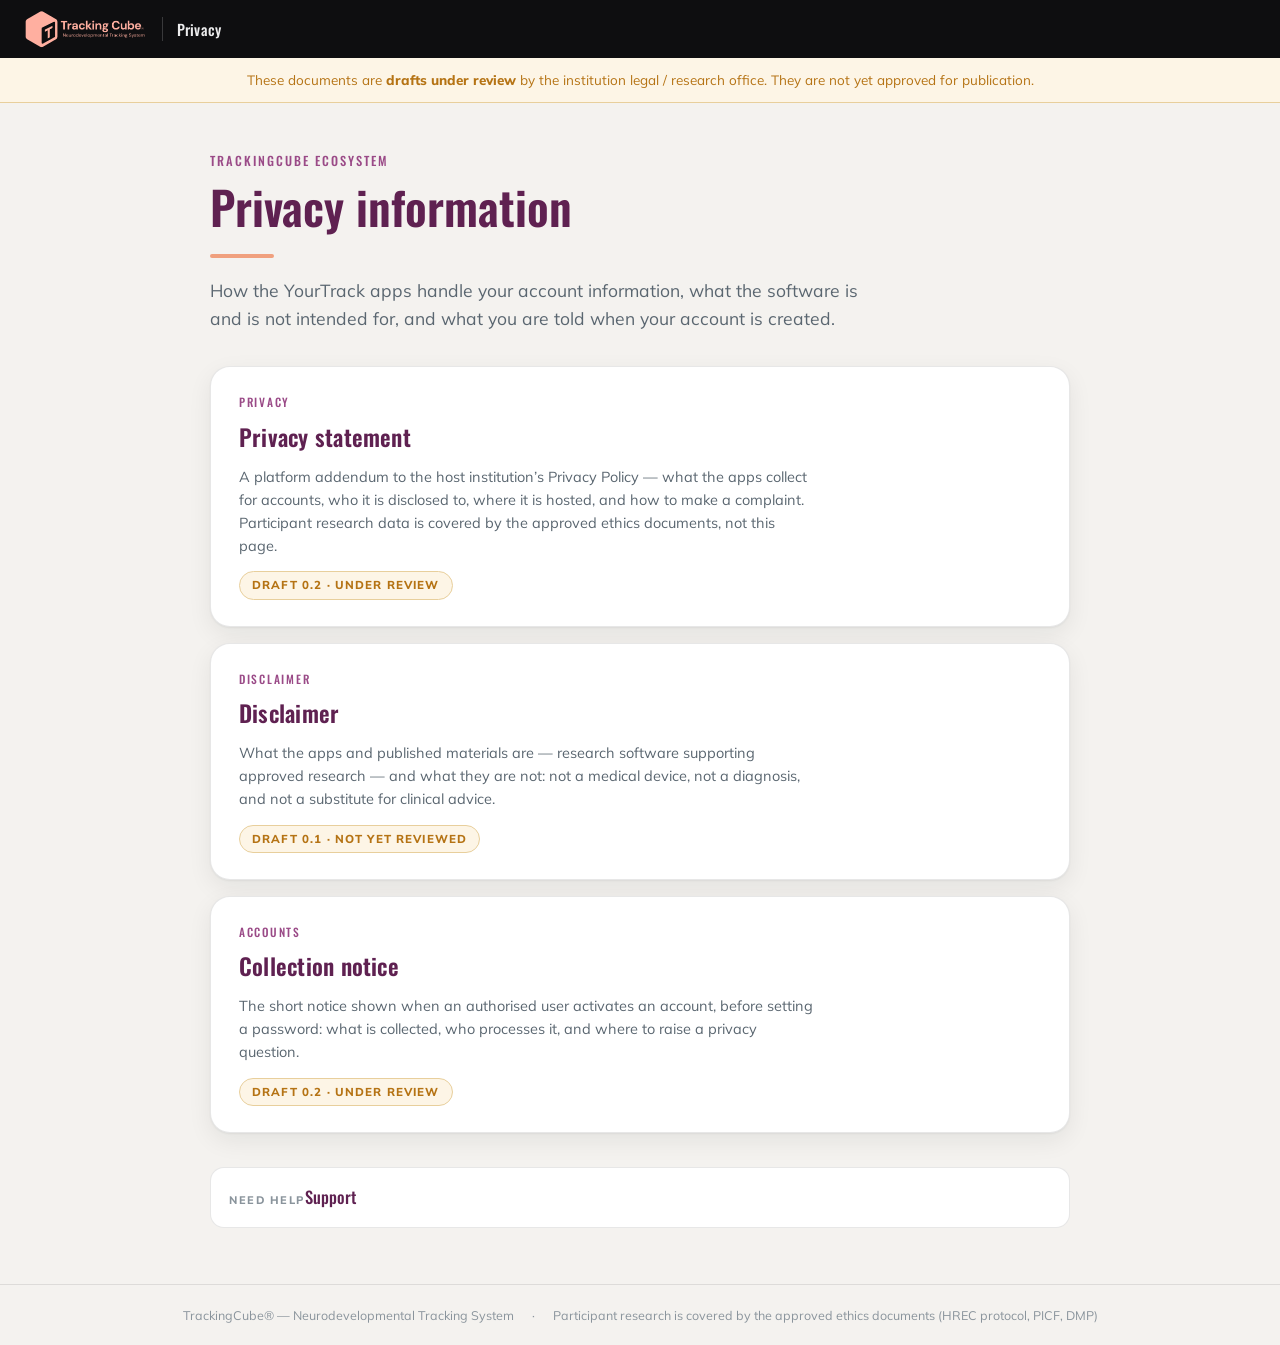
==== docs/privacy/index.html @ ae667cb8 "Move legal pages to docs/privacy and link them from support footer" ====
<!DOCTYPE html>
<html lang="en">
<head>
<meta charset="utf-8">
<meta name="viewport" content="width=device-width, initial-scale=1">
<meta name="robots" content="noindex, nofollow">
<title>Privacy Information — TrackingCube</title>
<link rel="preconnect" href="https://fonts.googleapis.com">
<link rel="preconnect" href="https://fonts.gstatic.com" crossorigin>
<link href="https://fonts.googleapis.com/css2?family=Oswald:wght@400;500;600&family=Mulish:wght@400;600;700;800&display=swap" rel="stylesheet">
<link href="assets/styles.css" rel="stylesheet">
<style>
.doc-list{margin-top:34px;display:grid;gap:16px}
.doc-card{background:var(--surface);border:1px solid var(--line);border-radius:var(--radius-lg);box-shadow:var(--shadow);padding:26px 28px;display:block}
.doc-card:hover{border-color:var(--plum-soft);text-decoration:none}
.doc-card .k,.doc-card .t,.doc-card .d{display:block}
.doc-card .k{font-family:var(--font-display);font-size:11.5px;letter-spacing:.15em;text-transform:uppercase;color:var(--plum-soft);font-weight:500}
.doc-card .t{font-family:var(--font-display);font-weight:600;font-size:23px;color:var(--plum-deep);margin-top:7px;letter-spacing:.01em}
.doc-card .d{margin-top:9px;color:var(--ink-2);font-size:14.5px;max-width:64ch}
.doc-card .s{margin-top:14px;display:inline-block;font-size:11.5px;letter-spacing:.1em;text-transform:uppercase;font-weight:800;color:var(--amber);background:var(--amber-bg);border:1px solid var(--amber-line);border-radius:999px;padding:4px 12px}
@media (max-width:560px){.doc-card{padding:22px 20px}}
</style>
</head>
<body>
<header class="topbar">
  <img src="../support/assets/logo-tc.png" alt="TrackingCube — Neurodevelopmental Tracking System">
  <div class="sys">Privacy</div>
</header>
<div class="draft-banner">
  These documents are <strong>drafts under review</strong> by the institution legal / research office. They are not yet approved for publication.
</div>
<main class="wrap">
  <div class="sheet" style="max-width:860px">
    <div class="eyebrow upper">TrackingCube Ecosystem</div>
    <h1>Privacy information</h1>
    <div class="rule"></div>
    <p class="lede">How the YourTrack apps handle your account information, what the software is and is not intended for, and what you are told when your account is created.</p>

    <div class="doc-list">
      <a class="doc-card" href="statement/">
        <span class="k">Privacy</span>
        <span class="t">Privacy statement</span>
        <span class="d">A platform addendum to the host institution’s Privacy Policy — what the apps collect for accounts, who it is disclosed to, where it is hosted, and how to make a complaint. Participant research data is covered by the approved ethics documents, not this page.</span>
        <span class="s">Draft 0.2 · under review</span>
      </a>
      <a class="doc-card" href="disclaimer/">
        <span class="k">Disclaimer</span>
        <span class="t">Disclaimer</span>
        <span class="d">What the apps and published materials are — research software supporting approved research — and what they are not: not a medical device, not a diagnosis, and not a substitute for clinical advice.</span>
        <span class="s">Draft 0.1 · not yet reviewed</span>
      </a>
      <a class="doc-card" href="collection-notice/">
        <span class="k">Accounts</span>
        <span class="t">Collection notice</span>
        <span class="d">The short notice shown when an authorised user activates an account, before setting a password: what is collected, who processes it, and where to raise a privacy question.</span>
        <span class="s">Draft 0.2 · under review</span>
      </a>
    </div>

    <nav class="page-nav">
      <a href="../support/index.html"><span class="k">Need help</span><span class="t">Support</span></a>
    </nav>
  </div>
</main>
<footer>
  <span>TrackingCube® — Neurodevelopmental Tracking System</span>
  <span>·</span>
  <span>Participant research is covered by the approved ethics documents (HREC protocol, PICF, DMP)</span>
</footer>
</body>
</html>
---- docs/privacy/assets/styles.css ----
/* Shared styles for the TrackingCube privacy pages (statement, disclaimer, collection notice).
   Design language follows docs/support/index.html. */
:root{
  --plum:#7c2e6b;--plum-deep:#5f2151;--plum-soft:#9a4a87;
  --coral:#f0a07e;--coral-deep:#ea8a63;
  --slate:#61788c;
  --paper:#f4f2ef;--surface:#fff;--surface-2:#f7f6f3;
  --ink:#1c1c1c;--ink-2:#5a6670;--ink-3:#8a949c;
  --line:rgba(20,24,28,.10);--line-2:rgba(20,24,28,.16);
  --amber:#b57314;--amber-bg:#fdf5e6;--amber-line:#e8cf9c;
  --radius:14px;--radius-lg:20px;
  --shadow:0 1px 2px rgba(20,24,28,.05),0 8px 24px rgba(20,24,28,.07);
  --font-display:'Oswald',sans-serif;
  --font-body:'Mulish',system-ui,sans-serif;
}
*{box-sizing:border-box;margin:0;padding:0}
body{font-family:var(--font-body);background:var(--paper);color:var(--ink);font-size:15px;line-height:1.6;-webkit-font-smoothing:antialiased;min-height:100vh;display:flex;flex-direction:column}
a{color:var(--plum);text-decoration:none}
a:hover{color:var(--plum-deep);text-decoration:underline}
.upper{text-transform:uppercase}

/* Top bar */
.topbar{background:#0e0e10;color:#fff;display:flex;align-items:center;gap:14px;padding:0 22px;height:58px;flex:0 0 58px}
.topbar img{height:42px;width:auto;display:block}
.topbar .sys{font-family:var(--font-display);font-weight:500;font-size:15px;letter-spacing:.015em;color:#ececed;padding-left:14px;border-left:1px solid rgba(255,255,255,.18)}

/* Draft banner */
.draft-banner{background:var(--amber-bg);border-bottom:1px solid var(--amber-line);color:var(--amber);padding:11px 22px;font-size:13.5px;text-align:center}
.draft-banner strong{font-weight:800}

.wrap{flex:1;display:flex;justify-content:center;padding:48px 22px 56px}
.sheet{width:100%;max-width:1040px}

/* Hero */
.eyebrow{font-family:var(--font-display);font-size:12.5px;letter-spacing:.16em;color:var(--plum-soft);font-weight:500}
h1{font-family:var(--font-display);font-weight:600;font-size:clamp(30px,5vw,46px);line-height:1.04;margin:12px 0 0;color:var(--plum-deep)}
.rule{height:4px;width:64px;background:var(--coral);border-radius:2px;margin:24px 0 0}
.lede{margin-top:18px;font-size:clamp(15.5px,2vw,17.5px);color:var(--ink-2);max-width:62ch;text-wrap:pretty}

/* Meta chips */
.meta-row{margin-top:22px;display:flex;flex-wrap:wrap;gap:10px}
.chip{background:var(--surface);border:1px solid var(--line);border-radius:999px;padding:6px 14px;font-size:12.5px;color:var(--ink-2)}
.chip b{font-family:var(--font-display);font-weight:500;color:var(--ink);letter-spacing:.01em}

/* Two-column doc layout */
.doc{margin-top:38px;display:grid;grid-template-columns:1fr;gap:28px}
/* grid items default to min-width:auto, which lets the wide table in .table-scroll
   push the whole page sideways on narrow screens — keep them shrinkable */
.doc > *{min-width:0}
@media (min-width:940px){
  .doc{grid-template-columns:216px 1fr;gap:44px;align-items:start}
  .toc{position:sticky;top:28px}
}
.toc{background:var(--surface);border:1px solid var(--line);border-radius:var(--radius);padding:18px 18px 16px}
.toc h2{font-family:var(--font-display);font-weight:600;font-size:12px;letter-spacing:.14em;text-transform:uppercase;color:var(--ink-3);margin-bottom:12px}
.toc ol{list-style:none;counter-reset:toc;display:grid;gap:8px}
.toc li{counter-increment:toc;font-size:13.5px;line-height:1.4;display:flex;gap:9px}
.toc li::before{content:counter(toc);flex:0 0 18px;color:var(--ink-3);font-variant-numeric:tabular-nums;font-size:12px;padding-top:1px}
.toc a{color:var(--ink-2)}
.toc a:hover{color:var(--plum)}

/* Body card */
.body-card{background:var(--surface);border:1px solid var(--line);border-radius:var(--radius-lg);box-shadow:var(--shadow);padding:32px 34px}
@media (max-width:560px){.body-card{padding:24px 20px}}
section{scroll-margin-top:24px}
section + section{margin-top:34px;padding-top:30px;border-top:1px solid var(--line)}
section h2{font-family:var(--font-display);font-weight:600;font-size:20px;letter-spacing:.01em;color:var(--ink);display:flex;gap:11px;align-items:baseline}
section h2 .num{color:var(--coral-deep);font-size:15px;font-variant-numeric:tabular-nums}
section h3{font-family:var(--font-display);font-weight:600;font-size:15.5px;color:var(--ink);margin-top:20px}
section p{margin-top:14px;color:var(--ink-2);overflow-wrap:break-word}
section p strong,section li strong{color:var(--ink);font-weight:800}
section ul{margin-top:14px;list-style:none;display:grid;gap:9px}
/* bullets are absolutely positioned rather than flex children: a flex item cannot
   shrink below its min-content width, which let long <code> domains overflow the card */
section ul li{position:relative;padding-left:18px;color:var(--ink-2);overflow-wrap:break-word}
section ul li::before{content:"";position:absolute;left:0;top:9px;width:7px;height:7px;border-radius:50%;background:var(--coral-deep)}

/* Callout */
.callout{margin-top:16px;background:var(--surface-2);border:1px solid var(--line);border-left:4px solid var(--plum-soft);border-radius:0 var(--radius) var(--radius) 0;padding:16px 18px;font-size:14.5px;color:var(--ink-2)}
.callout p{margin-top:0}
.callout p + p{margin-top:10px}

/* Tables */
.table-scroll{margin-top:16px;max-width:100%;overflow-x:auto;border:1px solid var(--line);border-radius:var(--radius)}
table{border-collapse:collapse;width:100%;min-width:460px;font-size:14px}
th,td{text-align:left;padding:12px 16px;border-bottom:1px solid var(--line);vertical-align:top}
th{background:var(--surface-2);font-size:11.5px;letter-spacing:.12em;text-transform:uppercase;color:var(--ink-3);font-weight:800;white-space:nowrap}
td{color:var(--ink-2)}
td strong{color:var(--ink)}
tr:last-child td{border-bottom:none}

/* [TO CONFIRM] placeholder chip */
.todo{display:inline-block;background:var(--amber-bg);border:1px dashed var(--amber-line);color:var(--amber);border-radius:6px;padding:1px 8px;font-size:13px;font-weight:700;white-space:normal}

/* Checklist block */
.checklist{margin-top:16px;background:var(--surface-2);border:1px solid var(--line);border-radius:var(--radius);padding:16px 20px}
.checklist ul li{padding-left:24px}
.checklist ul li::before{content:"";position:absolute;left:0;top:6px;width:12px;height:12px;border-radius:3px;border:1.5px solid var(--line-2);background:var(--surface)}

/* Copy block for notice text meant to be pasted into a screen */
.copy-block{margin-top:16px;background:var(--surface-2);border:1px dashed var(--line-2);border-radius:var(--radius);padding:20px 22px}
.copy-block p:first-child{margin-top:0}

/* Page nav footer */
.page-nav{margin-top:34px;display:grid;grid-template-columns:repeat(auto-fit,minmax(220px,1fr));gap:14px}
.page-nav a{background:var(--surface);border:1px solid var(--line);border-radius:var(--radius);padding:16px 18px;display:block}
.page-nav a:hover{border-color:var(--plum-soft);text-decoration:none}
.page-nav .k{font-size:11px;letter-spacing:.14em;text-transform:uppercase;color:var(--ink-3);font-weight:800}
.page-nav .t{font-family:var(--font-display);font-weight:500;font-size:16.5px;color:var(--plum-deep);margin-top:5px}

footer{border-top:1px solid var(--line);padding:20px 22px;display:flex;flex-wrap:wrap;gap:8px 18px;align-items:center;justify-content:center;font-size:12.5px;color:var(--ink-3);text-align:center}

code{overflow-wrap:break-word;font-family:ui-monospace,SFMono-Regular,Menlo,Consolas,monospace;font-size:.9em;background:var(--surface-2);border:1px solid var(--line);border-radius:5px;padding:1px 6px;color:var(--ink)}
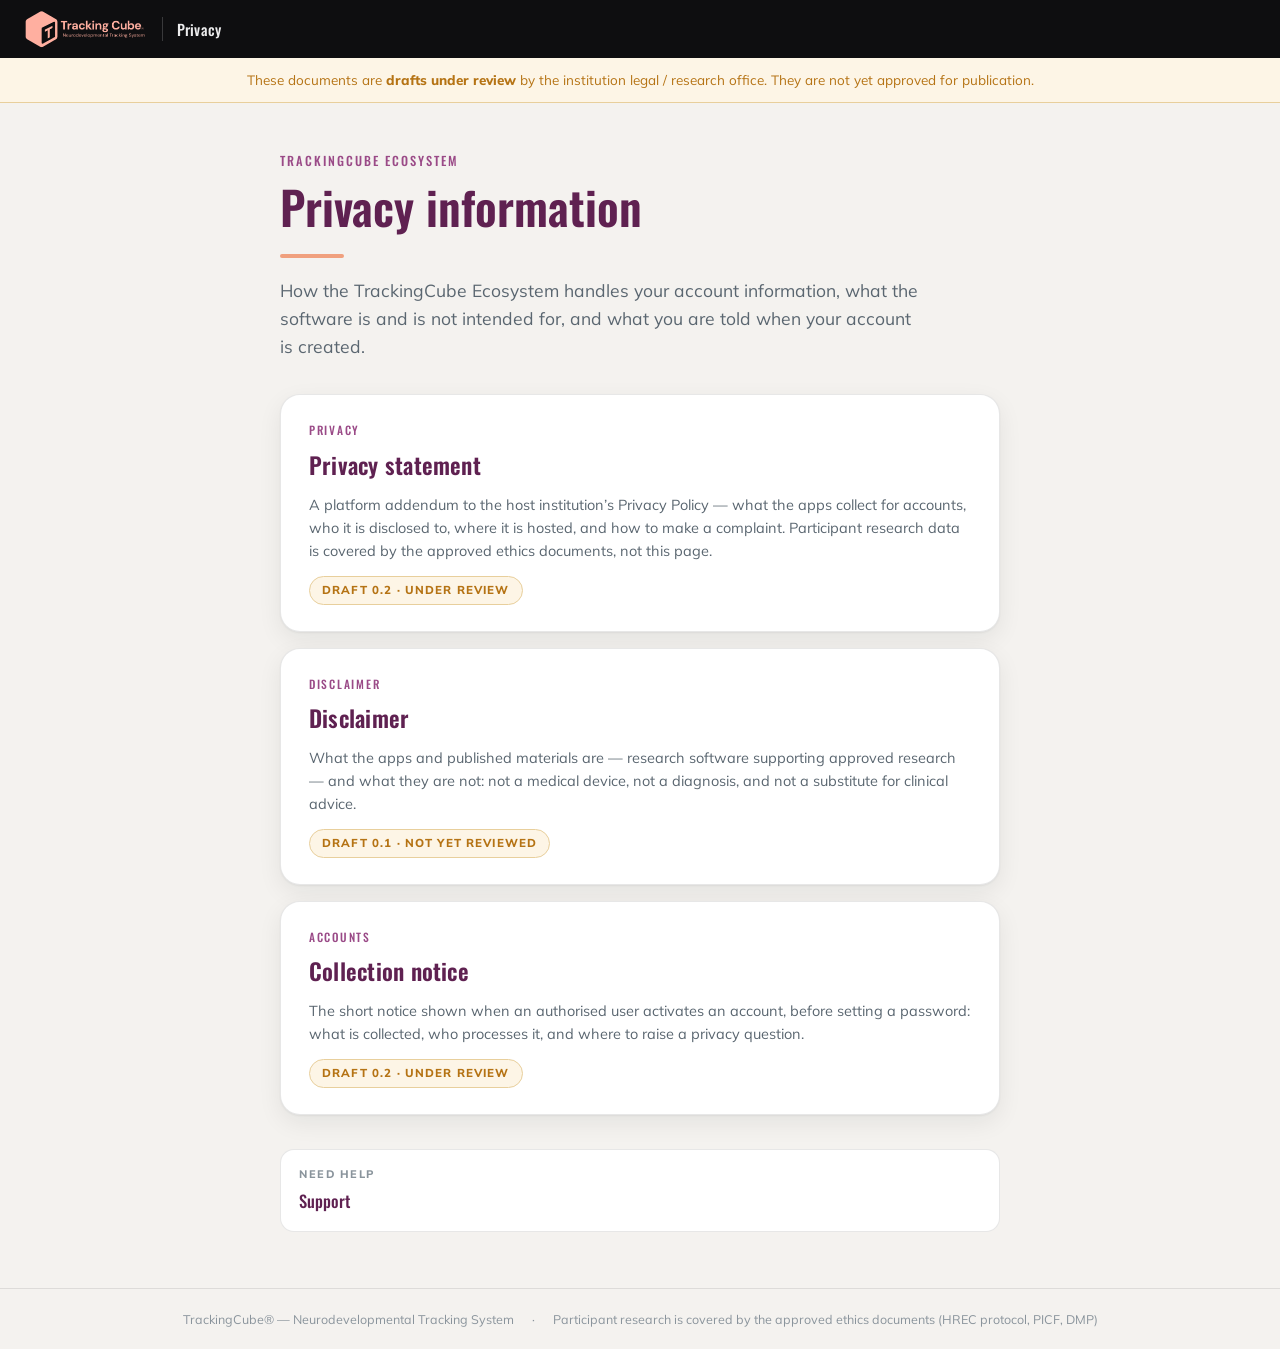
==== commit e9f05a39: "Fix nav card stacking, widen card text, rebrand to TrackingCube Ecosystem" ====
--- a/docs/privacy/index.html
+++ b/docs/privacy/index.html
@@ -16,7 +16,7 @@
 .doc-card .k,.doc-card .t,.doc-card .d{display:block}
 .doc-card .k{font-family:var(--font-display);font-size:11.5px;letter-spacing:.15em;text-transform:uppercase;color:var(--plum-soft);font-weight:500}
 .doc-card .t{font-family:var(--font-display);font-weight:600;font-size:23px;color:var(--plum-deep);margin-top:7px;letter-spacing:.01em}
-.doc-card .d{margin-top:9px;color:var(--ink-2);font-size:14.5px;max-width:64ch}
+.doc-card .d{margin-top:9px;color:var(--ink-2);font-size:14.5px}
 .doc-card .s{margin-top:14px;display:inline-block;font-size:11.5px;letter-spacing:.1em;text-transform:uppercase;font-weight:800;color:var(--amber);background:var(--amber-bg);border:1px solid var(--amber-line);border-radius:999px;padding:4px 12px}
 @media (max-width:560px){.doc-card{padding:22px 20px}}
 </style>
@@ -30,11 +30,11 @@
   These documents are <strong>drafts under review</strong> by the institution legal / research office. They are not yet approved for publication.
 </div>
 <main class="wrap">
-  <div class="sheet" style="max-width:860px">
+  <div class="sheet" style="max-width:720px">
     <div class="eyebrow upper">TrackingCube Ecosystem</div>
     <h1>Privacy information</h1>
     <div class="rule"></div>
-    <p class="lede">How the YourTrack apps handle your account information, what the software is and is not intended for, and what you are told when your account is created.</p>
+    <p class="lede">How the TrackingCube Ecosystem handles your account information, what the software is and is not intended for, and what you are told when your account is created.</p>
 
     <div class="doc-list">
       <a class="doc-card" href="statement/">
--- a/docs/privacy/assets/styles.css
+++ b/docs/privacy/assets/styles.css
@@ -105,6 +105,7 @@
 .page-nav{margin-top:34px;display:grid;grid-template-columns:repeat(auto-fit,minmax(220px,1fr));gap:14px}
 .page-nav a{background:var(--surface);border:1px solid var(--line);border-radius:var(--radius);padding:16px 18px;display:block}
 .page-nav a:hover{border-color:var(--plum-soft);text-decoration:none}
+.page-nav .k,.page-nav .t{display:block}
 .page-nav .k{font-size:11px;letter-spacing:.14em;text-transform:uppercase;color:var(--ink-3);font-weight:800}
 .page-nav .t{font-family:var(--font-display);font-weight:500;font-size:16.5px;color:var(--plum-deep);margin-top:5px}
 
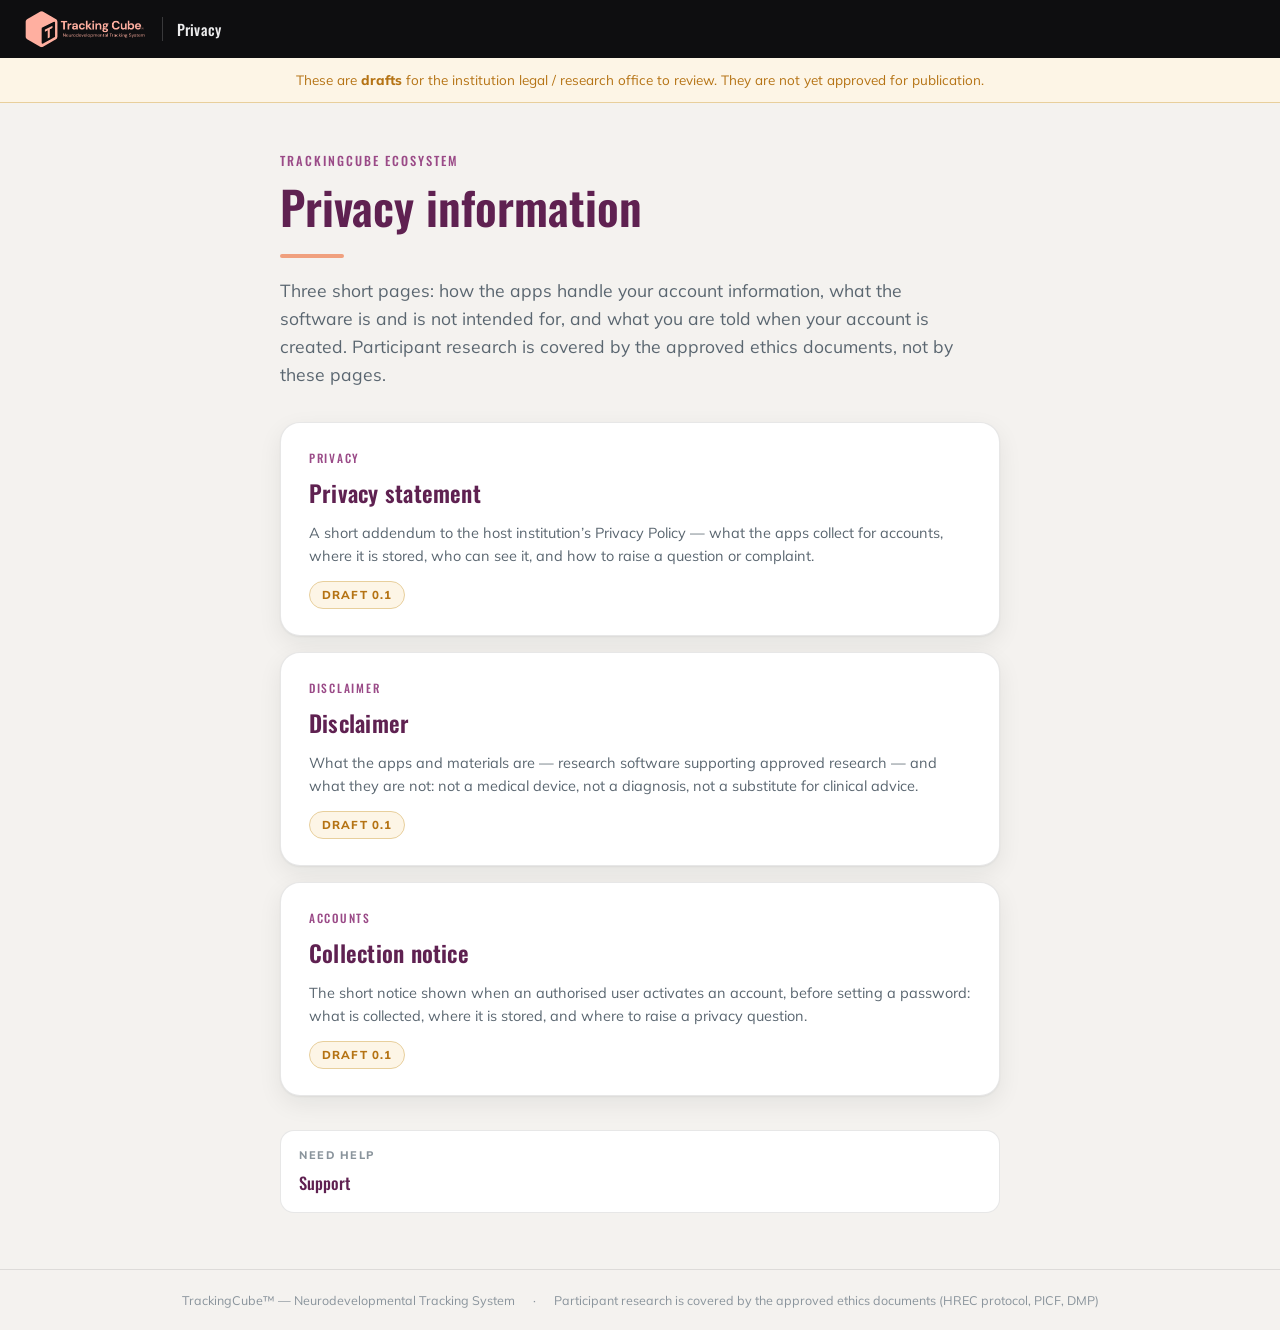
==== commit 0014d6b1: "Simplify privacy docs and add a document sidebar - say all data is stored in Australia instead of na" ====
--- a/docs/privacy/index.html
+++ b/docs/privacy/index.html
@@ -27,33 +27,33 @@
   <div class="sys">Privacy</div>
 </header>
 <div class="draft-banner">
-  These documents are <strong>drafts under review</strong> by the institution legal / research office. They are not yet approved for publication.
+  These are <strong>drafts</strong> for the institution legal / research office to review. They are not yet approved for publication.
 </div>
 <main class="wrap">
   <div class="sheet" style="max-width:720px">
     <div class="eyebrow upper">TrackingCube Ecosystem</div>
     <h1>Privacy information</h1>
     <div class="rule"></div>
-    <p class="lede">How the TrackingCube Ecosystem handles your account information, what the software is and is not intended for, and what you are told when your account is created.</p>
+    <p class="lede">Three short pages: how the apps handle your account information, what the software is and is not intended for, and what you are told when your account is created. Participant research is covered by the approved ethics documents, not by these pages.</p>
 
     <div class="doc-list">
       <a class="doc-card" href="statement/">
         <span class="k">Privacy</span>
         <span class="t">Privacy statement</span>
-        <span class="d">A platform addendum to the host institution’s Privacy Policy — what the apps collect for accounts, who it is disclosed to, where it is hosted, and how to make a complaint. Participant research data is covered by the approved ethics documents, not this page.</span>
-        <span class="s">Draft 0.2 · under review</span>
+        <span class="d">A short addendum to the host institution’s Privacy Policy — what the apps collect for accounts, where it is stored, who can see it, and how to raise a question or complaint.</span>
+        <span class="s">Draft 0.1</span>
       </a>
       <a class="doc-card" href="disclaimer/">
         <span class="k">Disclaimer</span>
         <span class="t">Disclaimer</span>
-        <span class="d">What the apps and published materials are — research software supporting approved research — and what they are not: not a medical device, not a diagnosis, and not a substitute for clinical advice.</span>
-        <span class="s">Draft 0.1 · not yet reviewed</span>
+        <span class="d">What the apps and materials are — research software supporting approved research — and what they are not: not a medical device, not a diagnosis, not a substitute for clinical advice.</span>
+        <span class="s">Draft 0.1</span>
       </a>
       <a class="doc-card" href="collection-notice/">
         <span class="k">Accounts</span>
         <span class="t">Collection notice</span>
-        <span class="d">The short notice shown when an authorised user activates an account, before setting a password: what is collected, who processes it, and where to raise a privacy question.</span>
-        <span class="s">Draft 0.2 · under review</span>
+        <span class="d">The short notice shown when an authorised user activates an account, before setting a password: what is collected, where it is stored, and where to raise a privacy question.</span>
+        <span class="s">Draft 0.1</span>
       </a>
     </div>
 
@@ -63,7 +63,7 @@
   </div>
 </main>
 <footer>
-  <span>TrackingCube® — Neurodevelopmental Tracking System</span>
+  <span>TrackingCube™ — Neurodevelopmental Tracking System</span>
   <span>·</span>
   <span>Participant research is covered by the approved ethics documents (HREC protocol, PICF, DMP)</span>
 </footer>
--- a/docs/privacy/assets/styles.css
+++ b/docs/privacy/assets/styles.css
@@ -49,15 +49,25 @@
 .doc > *{min-width:0}
 @media (min-width:940px){
   .doc{grid-template-columns:216px 1fr;gap:44px;align-items:start}
-  .toc{position:sticky;top:28px}
+  .docnav{position:sticky;top:28px}
 }
-.toc{background:var(--surface);border:1px solid var(--line);border-radius:var(--radius);padding:18px 18px 16px}
-.toc h2{font-family:var(--font-display);font-weight:600;font-size:12px;letter-spacing:.14em;text-transform:uppercase;color:var(--ink-3);margin-bottom:12px}
-.toc ol{list-style:none;counter-reset:toc;display:grid;gap:8px}
-.toc li{counter-increment:toc;font-size:13.5px;line-height:1.4;display:flex;gap:9px}
-.toc li::before{content:counter(toc);flex:0 0 18px;color:var(--ink-3);font-variant-numeric:tabular-nums;font-size:12px;padding-top:1px}
-.toc a{color:var(--ink-2)}
-.toc a:hover{color:var(--plum)}
+/* Sidebar: jumps between the privacy documents, sticky alongside the body card */
+.docnav{background:var(--surface);border:1px solid var(--line);border-radius:var(--radius);padding:18px 18px 16px}
+.docnav h2{font-family:var(--font-display);font-weight:600;font-size:12px;letter-spacing:.14em;text-transform:uppercase;color:var(--ink-3);margin-bottom:10px}
+.docnav ul{list-style:none;display:grid;gap:2px}
+.docnav ul + ul{margin-top:14px;padding-top:13px;border-top:1px solid var(--line)}
+.docnav a{display:block;font-size:13.5px;line-height:1.35;color:var(--ink-2);padding:7px 10px;border-radius:9px}
+.docnav a:hover{color:var(--plum);background:var(--surface-2);text-decoration:none}
+.docnav a[aria-current="page"]{color:var(--plum-deep);font-weight:800;background:var(--surface-2);box-shadow:inset 2px 0 0 var(--coral)}
+/* Below the two-column breakpoint the sidebar sits above the card, so lay it out
+   as wrapping chips instead of a tall stack that pushes the content off-screen */
+@media (max-width:939px){
+  .docnav{padding:15px 16px 13px}
+  .docnav ul{display:flex;flex-wrap:wrap;gap:8px}
+  .docnav ul + ul{margin-top:14px;padding-top:12px}
+  .docnav a{border:1px solid var(--line);border-radius:999px;padding:6px 13px}
+  .docnav a[aria-current="page"]{box-shadow:none;border-color:var(--plum-soft)}
+}
 
 /* Body card */
 .body-card{background:var(--surface);border:1px solid var(--line);border-radius:var(--radius-lg);box-shadow:var(--shadow);padding:32px 34px}
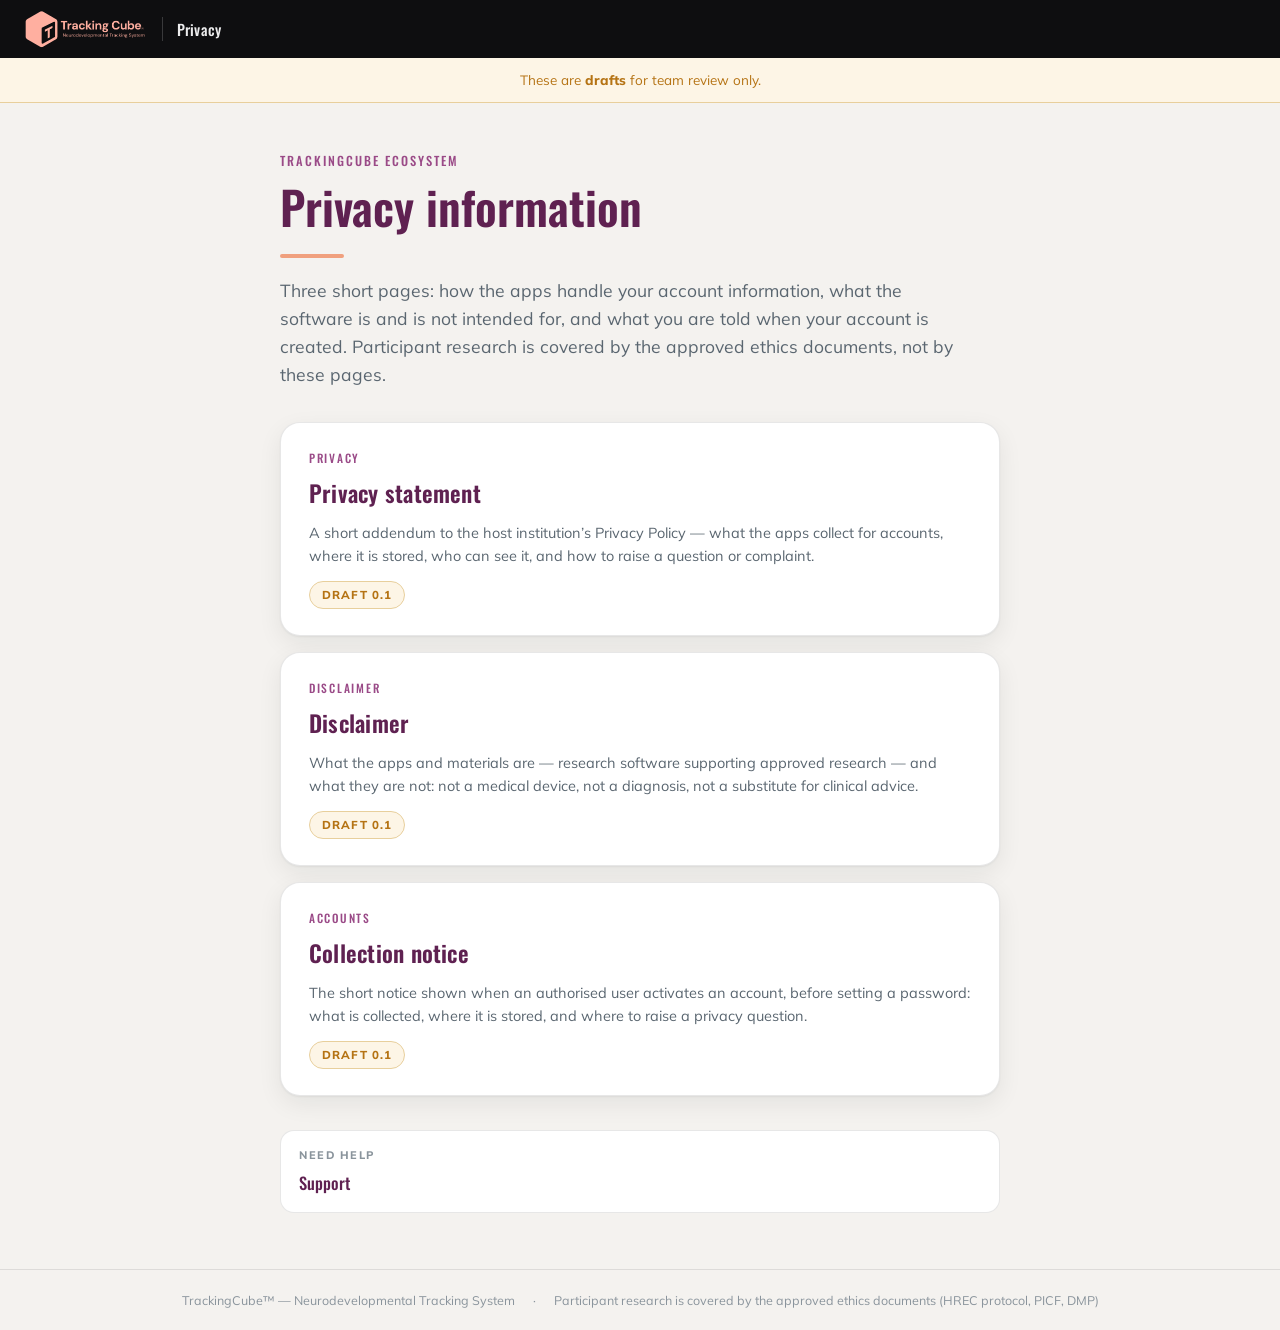
==== commit 5b72b73b: "Simplify privacy draft banners to team review Label the research group contact as Operation." ====
--- a/docs/privacy/index.html
+++ b/docs/privacy/index.html
@@ -27,7 +27,7 @@
   <div class="sys">Privacy</div>
 </header>
 <div class="draft-banner">
-  These are <strong>drafts</strong> for the institution legal / research office to review. They are not yet approved for publication.
+  These are <strong>drafts</strong> for team review only.
 </div>
 <main class="wrap">
   <div class="sheet" style="max-width:720px">
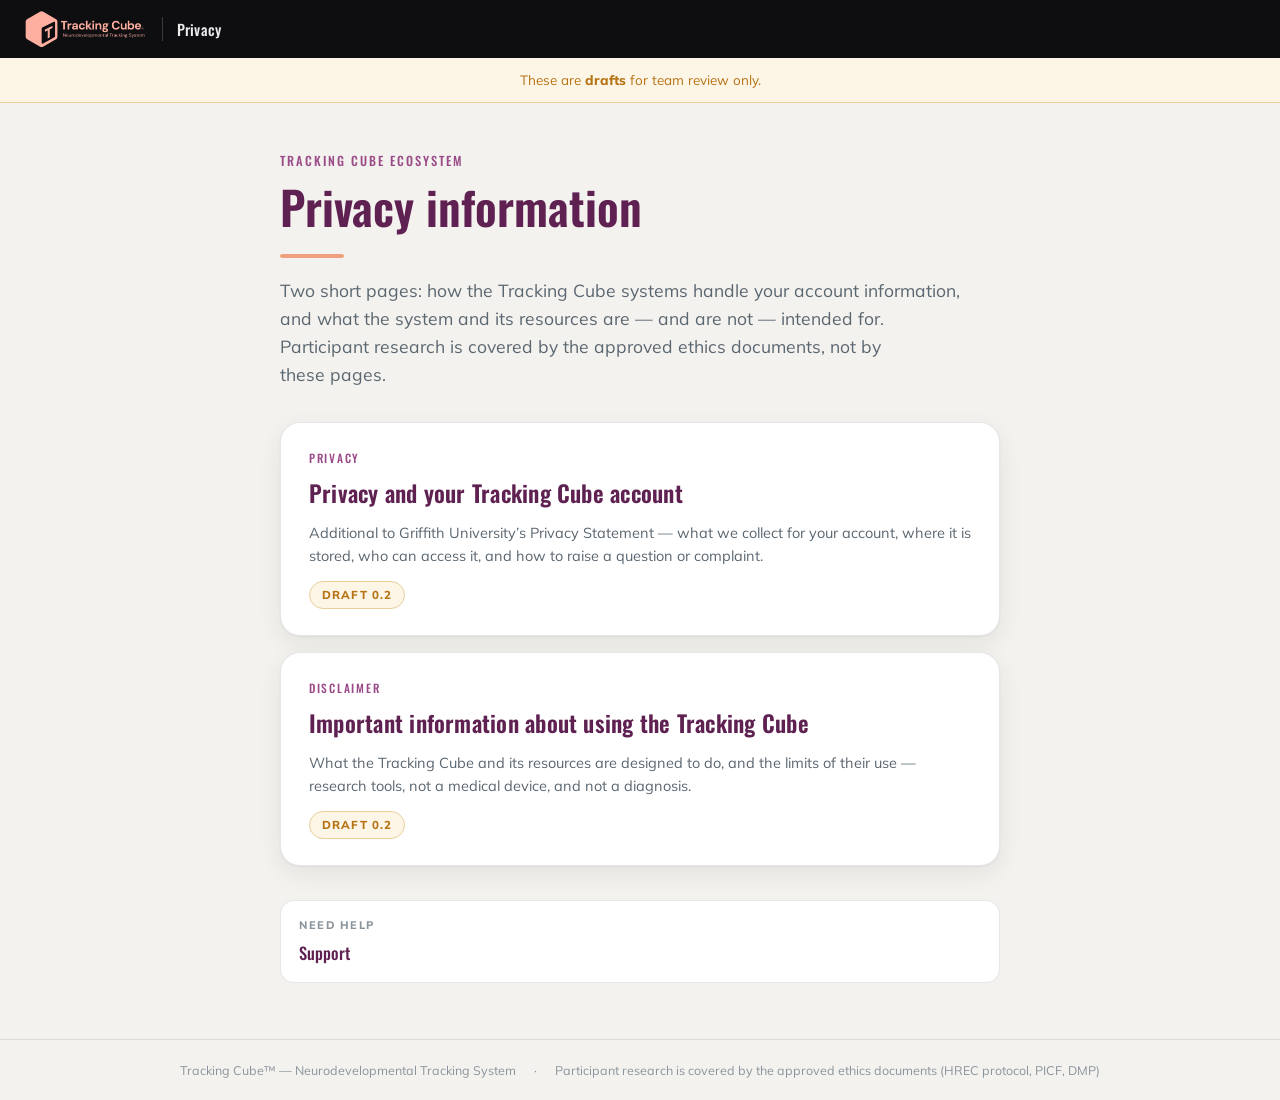
==== commit f0e67218: "Rewrite the privacy notice and disclaimer with the approved wording - Privacy notice is now "Privacy" ====
--- a/docs/privacy/index.html
+++ b/docs/privacy/index.html
@@ -4,7 +4,7 @@
 <meta charset="utf-8">
 <meta name="viewport" content="width=device-width, initial-scale=1">
 <meta name="robots" content="noindex, nofollow">
-<title>Privacy Information — TrackingCube</title>
+<title>Privacy Information — Tracking Cube</title>
 <link rel="preconnect" href="https://fonts.googleapis.com">
 <link rel="preconnect" href="https://fonts.gstatic.com" crossorigin>
 <link href="https://fonts.googleapis.com/css2?family=Oswald:wght@400;500;600&family=Mulish:wght@400;600;700;800&display=swap" rel="stylesheet">
@@ -23,7 +23,7 @@
 </head>
 <body>
 <header class="topbar">
-  <img src="../support/assets/logo-tc.png" alt="TrackingCube — Neurodevelopmental Tracking System">
+  <img src="../support/assets/logo-tc.png" alt="Tracking Cube — Neurodevelopmental Tracking System">
   <div class="sys">Privacy</div>
 </header>
 <div class="draft-banner">
@@ -31,29 +31,23 @@
 </div>
 <main class="wrap">
   <div class="sheet" style="max-width:720px">
-    <div class="eyebrow upper">TrackingCube Ecosystem</div>
+    <div class="eyebrow upper">Tracking Cube Ecosystem</div>
     <h1>Privacy information</h1>
     <div class="rule"></div>
-    <p class="lede">Three short pages: how the apps handle your account information, what the software is and is not intended for, and what you are told when your account is created. Participant research is covered by the approved ethics documents, not by these pages.</p>
+    <p class="lede">Two short pages: how the Tracking Cube systems handle your account information, and what the system and its resources are — and are not — intended for. Participant research is covered by the approved ethics documents, not by these pages.</p>
 
     <div class="doc-list">
       <a class="doc-card" href="statement/">
         <span class="k">Privacy</span>
-        <span class="t">Privacy statement</span>
-        <span class="d">A short addendum to the host institution’s Privacy Policy — what the apps collect for accounts, where it is stored, who can see it, and how to raise a question or complaint.</span>
-        <span class="s">Draft 0.1</span>
+        <span class="t">Privacy and your Tracking Cube account</span>
+        <span class="d">Additional to Griffith University’s Privacy Statement — what we collect for your account, where it is stored, who can access it, and how to raise a question or complaint.</span>
+        <span class="s">Draft 0.2</span>
       </a>
       <a class="doc-card" href="disclaimer/">
         <span class="k">Disclaimer</span>
-        <span class="t">Disclaimer</span>
-        <span class="d">What the apps and materials are — research software supporting approved research — and what they are not: not a medical device, not a diagnosis, not a substitute for clinical advice.</span>
-        <span class="s">Draft 0.1</span>
-      </a>
-      <a class="doc-card" href="collection-notice/">
-        <span class="k">Accounts</span>
-        <span class="t">Collection notice</span>
-        <span class="d">The short notice shown when an authorised user activates an account, before setting a password: what is collected, where it is stored, and where to raise a privacy question.</span>
-        <span class="s">Draft 0.1</span>
+        <span class="t">Important information about using the Tracking Cube</span>
+        <span class="d">What the Tracking Cube and its resources are designed to do, and the limits of their use — research tools, not a medical device, and not a diagnosis.</span>
+        <span class="s">Draft 0.2</span>
       </a>
     </div>
 
@@ -63,7 +57,7 @@
   </div>
 </main>
 <footer>
-  <span>TrackingCube™ — Neurodevelopmental Tracking System</span>
+  <span>Tracking Cube™ — Neurodevelopmental Tracking System</span>
   <span>·</span>
   <span>Participant research is covered by the approved ethics documents (HREC protocol, PICF, DMP)</span>
 </footer>
--- a/docs/privacy/assets/styles.css
+++ b/docs/privacy/assets/styles.css
@@ -1,4 +1,4 @@
-/* Shared styles for the TrackingCube privacy pages (statement, disclaimer, collection notice).
+/* Shared styles for the Tracking Cube privacy pages (privacy notice, important information).
    Design language follows docs/support/index.html. */
 :root{
   --plum:#7c2e6b;--plum-deep:#5f2151;--plum-soft:#9a4a87;
@@ -36,6 +36,14 @@
 h1{font-family:var(--font-display);font-weight:600;font-size:clamp(30px,5vw,46px);line-height:1.04;margin:12px 0 0;color:var(--plum-deep)}
 .rule{height:4px;width:64px;background:var(--coral);border-radius:2px;margin:24px 0 0}
 .lede{margin-top:18px;font-size:clamp(15.5px,2vw,17.5px);color:var(--ink-2);max-width:62ch;text-wrap:pretty}
+
+/* Intro text that belongs to the document but sits above the numbered sections,
+   so the opening paragraphs are not an orphan block inside the body card */
+.intro-block{margin-top:20px;max-width:72ch}
+.intro-block p{margin-top:14px;color:var(--ink-2);overflow-wrap:break-word}
+.intro-block ul{margin-top:14px;list-style:none;display:grid;gap:9px}
+.intro-block li{position:relative;padding-left:18px;color:var(--ink-2);overflow-wrap:break-word}
+.intro-block li::before{content:"";position:absolute;left:0;top:9px;width:7px;height:7px;border-radius:50%;background:var(--coral-deep)}
 
 /* Meta chips */
 .meta-row{margin-top:22px;display:flex;flex-wrap:wrap;gap:10px}
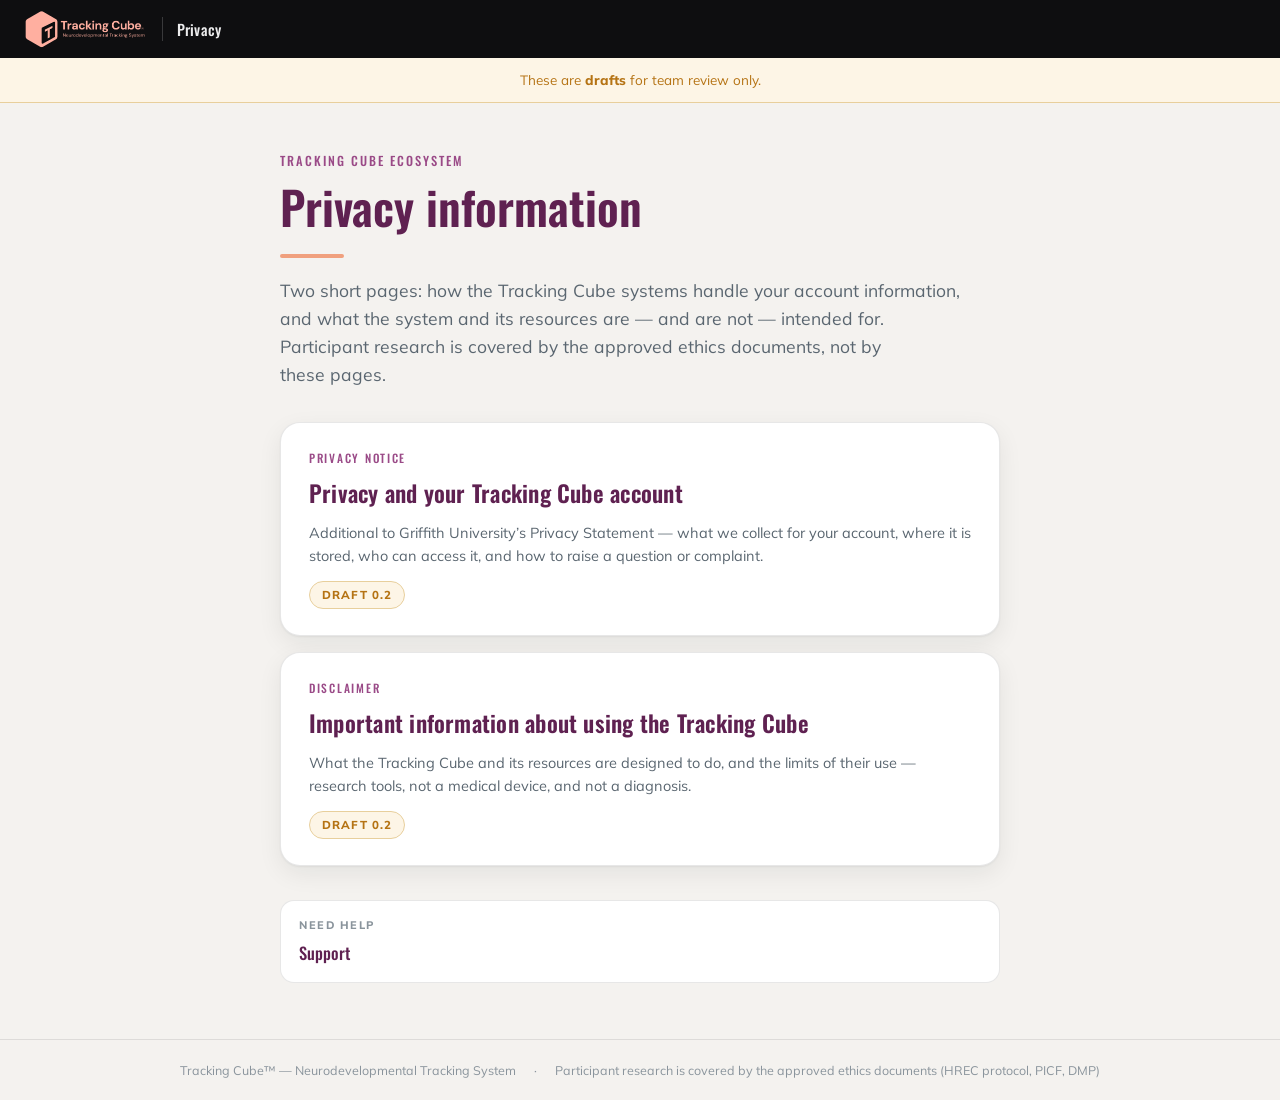
==== commit 3453b4f1: "Label the privacy card as Privacy notice to match the side menu" ====
--- a/docs/privacy/index.html
+++ b/docs/privacy/index.html
@@ -38,7 +38,7 @@
 
     <div class="doc-list">
       <a class="doc-card" href="statement/">
-        <span class="k">Privacy</span>
+        <span class="k">Privacy notice</span>
         <span class="t">Privacy and your Tracking Cube account</span>
         <span class="d">Additional to Griffith University’s Privacy Statement — what we collect for your account, where it is stored, who can access it, and how to raise a question or complaint.</span>
         <span class="s">Draft 0.2</span>
